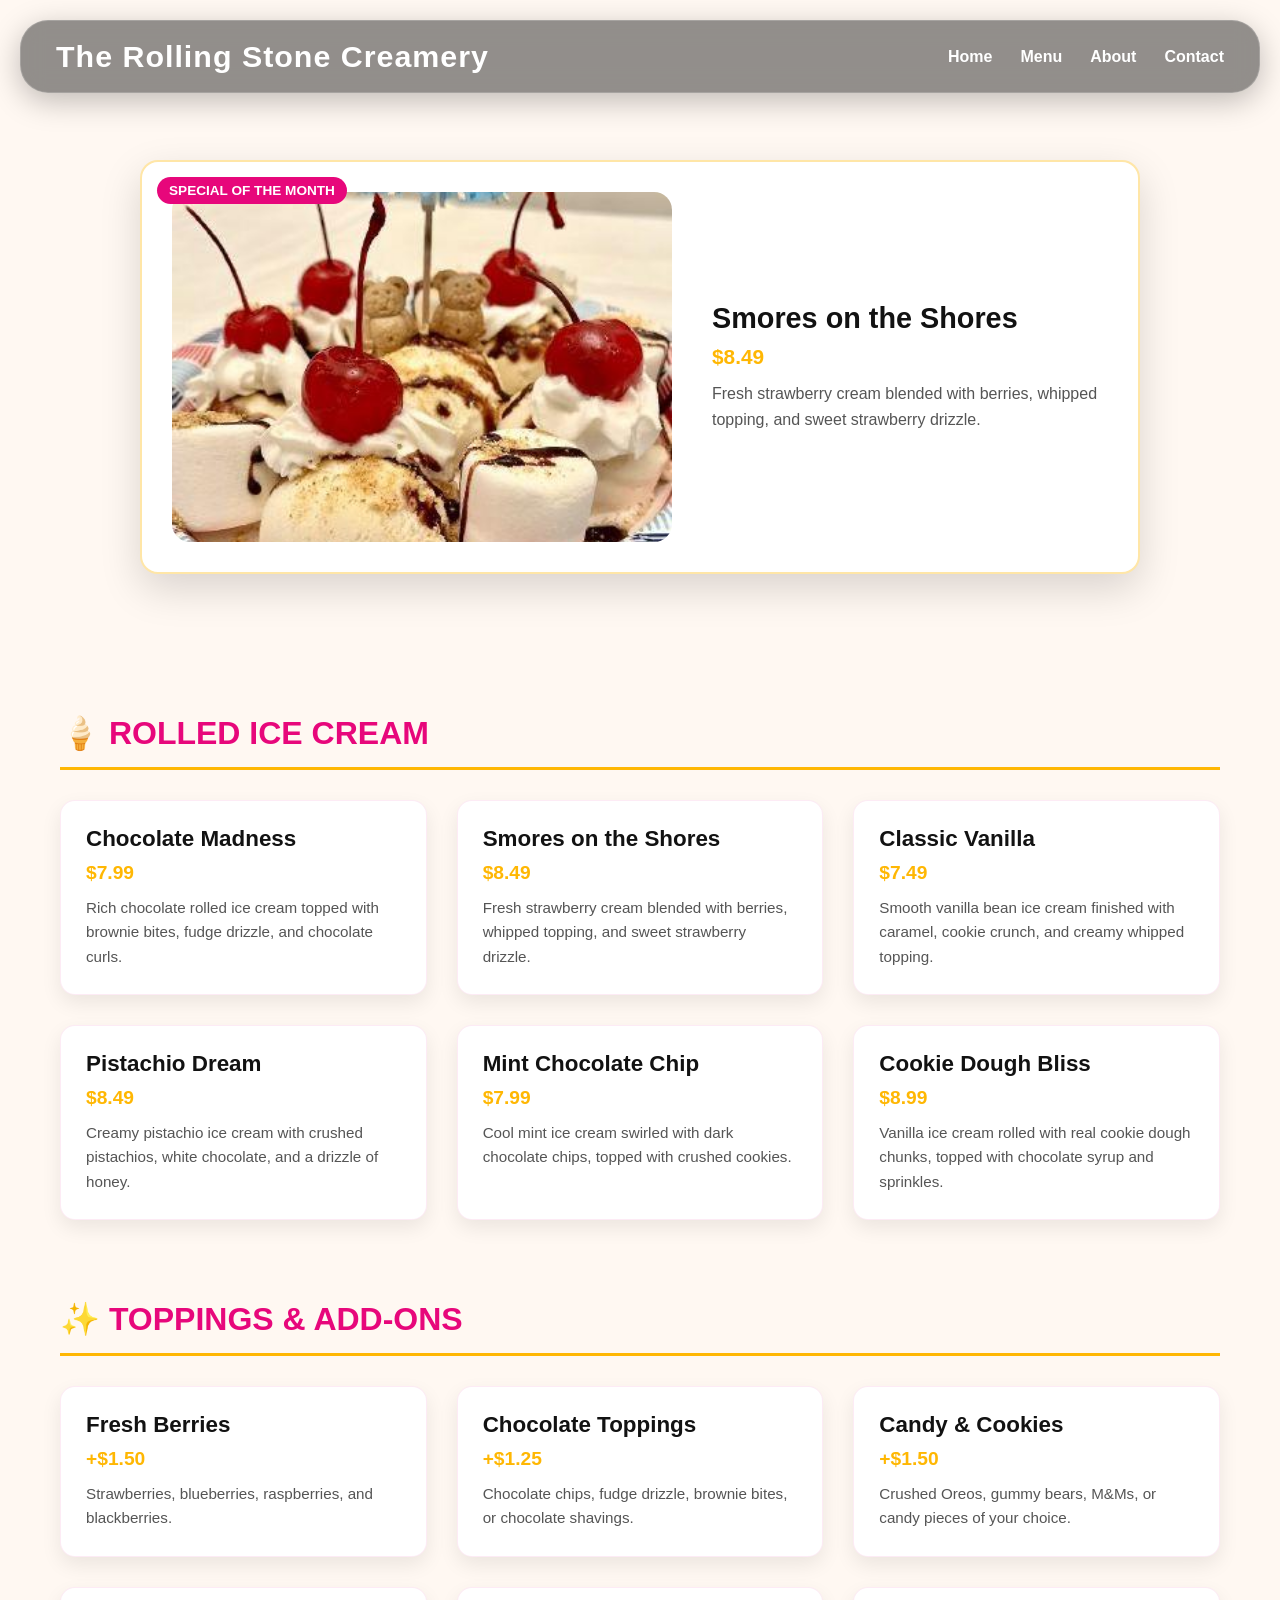
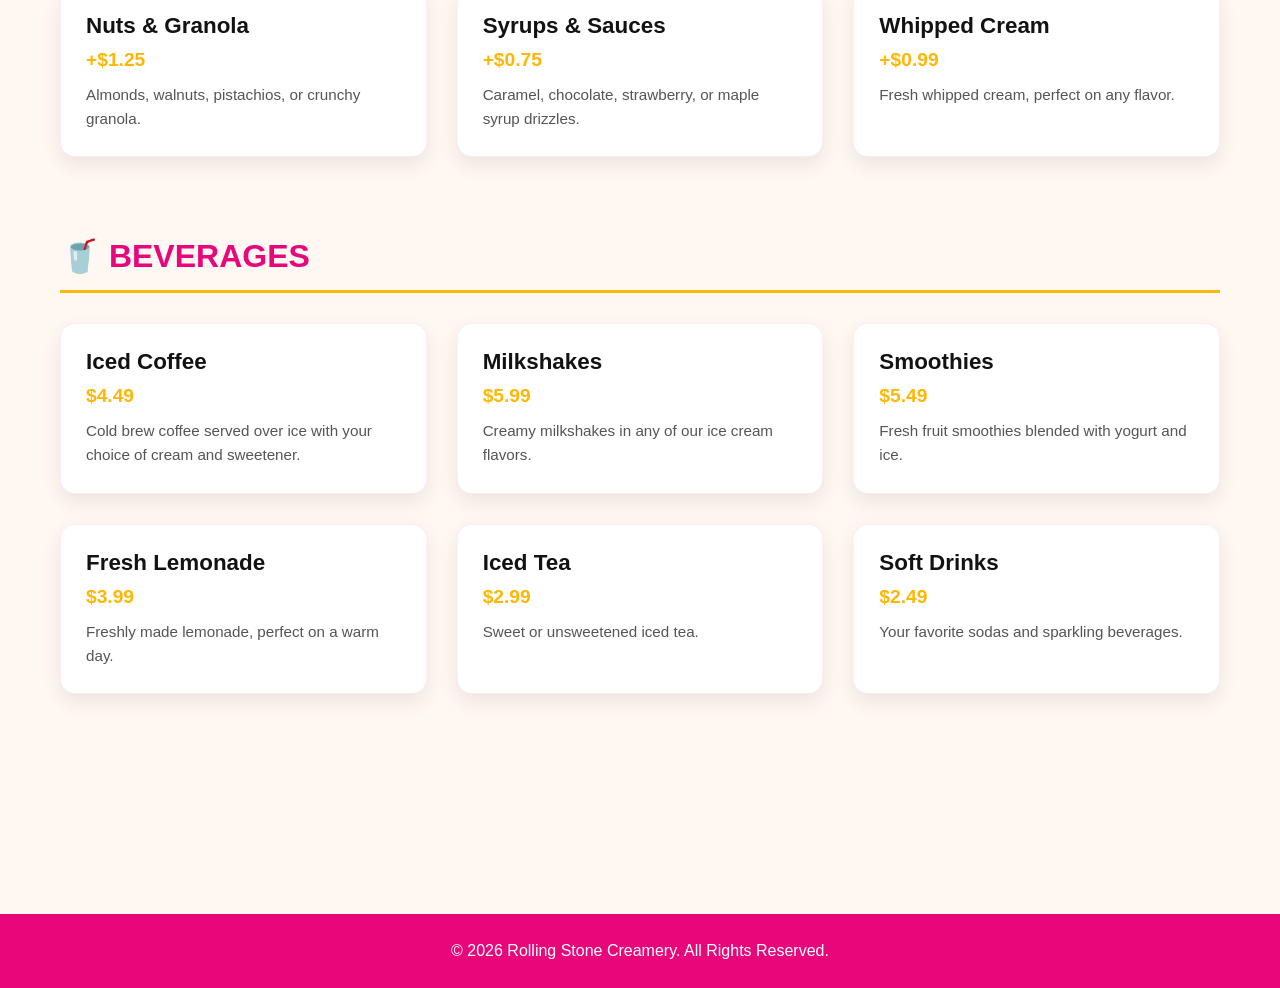
==== menu.html @ eedc874d "Added Menu and css files, removed nav-toggle.js and related code from index.html and menu.html" ====
<!DOCTYPE html>
<html lang="en">
<head>
  <meta charset="UTF-8" />
  <meta name="viewport" content="width=device-width, initial-scale=1.0"/>
  <title>Menu - Rolling Stone Creamery</title>

  <link rel="stylesheet" href="global.css">
  <link rel="stylesheet" href="menu.css">
  <link rel="icon" href="images/icon.ico" type="image/x-icon">
</head>

<body>
  <!-- =========================
       NAVBAR
  ========================== -->

  <header>
    <div class="logo">
      The Rolling Stone Creamery
    </div>

    <nav>
      <a href="index.html#home">Home</a>
      <a href="menu.html#flavors">Menu</a>
      <a href="index.html#about">About</a>
      <a href="index.html#contact">Contact</a>
    </nav>

  </header>


  <!-- =========================
       MENU PAGE
  ========================== -->

  <div class="menu-page">
        <!-- Specialty of the Month -->
        <div class="menu-container">

            <div class="special-item featured" id="specials">
            
            <span class="special-badge">Special of the Month</span>
            <img class="special-item-image" src="images/shores.jpg" alt="Smores on the Shores rolled ice cream">
            <div class="special-item-text">
                <h3>Smores on the Shores</h3>
                <div class="special-item-price">$8.49</div>
                <p class="special-item-description">
                Fresh strawberry cream blended with berries, whipped topping, and sweet strawberry drizzle.
                </p>
            </div>

        </div>

      <!-- ROLLED ICE CREAM -->
      <div class="menu-category">

        <h2 class="category-title">🍦 Rolled Ice Cream</h2>

        <div class="menu-items">

          <div class="menu-item">
            <h3>Chocolate Madness</h3>
            <div class="menu-item-price">$7.99</div>
            <p class="menu-item-description">Rich chocolate rolled ice cream topped with brownie bites, fudge drizzle, and chocolate curls.</p>
          </div>

          <div class="menu-item">
            <h3>Smores on the Shores</h3>
            <div class="menu-item-price">$8.49</div>
            <p class="menu-item-description">Fresh strawberry cream blended with berries, whipped topping, and sweet strawberry drizzle.</p>
          </div>

          <div class="menu-item">
            <h3>Classic Vanilla</h3>
            <div class="menu-item-price">$7.49</div>
            <p class="menu-item-description">Smooth vanilla bean ice cream finished with caramel, cookie crunch, and creamy whipped topping.</p>
          </div>

          <div class="menu-item">
            <h3>Pistachio Dream</h3>
            <div class="menu-item-price">$8.49</div>
            <p class="menu-item-description">Creamy pistachio ice cream with crushed pistachios, white chocolate, and a drizzle of honey.</p>
          </div>

          <div class="menu-item">
            <h3>Mint Chocolate Chip</h3>
            <div class="menu-item-price">$7.99</div>
            <p class="menu-item-description">Cool mint ice cream swirled with dark chocolate chips, topped with crushed cookies.</p>
          </div>

          <div class="menu-item">
            <h3>Cookie Dough Bliss</h3>
            <div class="menu-item-price">$8.99</div>
            <p class="menu-item-description">Vanilla ice cream rolled with real cookie dough chunks, topped with chocolate syrup and sprinkles.</p>
          </div>

        </div>

      </div>


      <!-- TOPPINGS & ADD-ONS -->
      <div class="menu-category">

        <h2 class="category-title">✨ Toppings & Add-Ons</h2>

        <div class="menu-items">

          <div class="menu-item">
            <h3>Fresh Berries</h3>
            <div class="menu-item-price">+$1.50</div>
            <p class="menu-item-description">Strawberries, blueberries, raspberries, and blackberries.</p>
          </div>

          <div class="menu-item">
            <h3>Chocolate Toppings</h3>
            <div class="menu-item-price">+$1.25</div>
            <p class="menu-item-description">Chocolate chips, fudge drizzle, brownie bites, or chocolate shavings.</p>
          </div>

          <div class="menu-item">
            <h3>Candy & Cookies</h3>
            <div class="menu-item-price">+$1.50</div>
            <p class="menu-item-description">Crushed Oreos, gummy bears, M&Ms, or candy pieces of your choice.</p>
          </div>

          <div class="menu-item">
            <h3>Nuts & Granola</h3>
            <div class="menu-item-price">+$1.25</div>
            <p class="menu-item-description">Almonds, walnuts, pistachios, or crunchy granola.</p>
          </div>

          <div class="menu-item">
            <h3>Syrups & Sauces</h3>
            <div class="menu-item-price">+$0.75</div>
            <p class="menu-item-description">Caramel, chocolate, strawberry, or maple syrup drizzles.</p>
          </div>

          <div class="menu-item">
            <h3>Whipped Cream</h3>
            <div class="menu-item-price">+$0.99</div>
            <p class="menu-item-description">Fresh whipped cream, perfect on any flavor.</p>
          </div>

        </div>

      </div>


      <!-- BEVERAGES -->
      <div class="menu-category">

        <h2 class="category-title">🥤 Beverages</h2>

        <div class="menu-items">

          <div class="menu-item">
            <h3>Iced Coffee</h3>
            <div class="menu-item-price">$4.49</div>
            <p class="menu-item-description">Cold brew coffee served over ice with your choice of cream and sweetener.</p>
          </div>

          <div class="menu-item">
            <h3>Milkshakes</h3>
            <div class="menu-item-price">$5.99</div>
            <p class="menu-item-description">Creamy milkshakes in any of our ice cream flavors.</p>
          </div>

          <div class="menu-item">
            <h3>Smoothies</h3>
            <div class="menu-item-price">$5.49</div>
            <p class="menu-item-description">Fresh fruit smoothies blended with yogurt and ice.</p>
          </div>

          <div class="menu-item">
            <h3>Fresh Lemonade</h3>
            <div class="menu-item-price">$3.99</div>
            <p class="menu-item-description">Freshly made lemonade, perfect on a warm day.</p>
          </div>

          <div class="menu-item">
            <h3>Iced Tea</h3>
            <div class="menu-item-price">$2.99</div>
            <p class="menu-item-description">Sweet or unsweetened iced tea.</p>
          </div>

          <div class="menu-item">
            <h3>Soft Drinks</h3>
            <div class="menu-item-price">$2.49</div>
            <p class="menu-item-description">Your favorite sodas and sparkling beverages.</p>
          </div>

        </div>

      </div>

    </div>

  </div>


  <!-- =========================
       FOOTER
  ========================== -->

  <footer>
    © 2026 Rolling Stone Creamery. All Rights Reserved.
  </footer>

</body>
</html>
---- global.css ----
/* =========================
   GLOBAL STYLES
   Shared layout, color palette, typography, and reusable patterns
========================== */

:root {
  --bg: #fff8f2;
  --text: #222;
  --muted: #555;
  --brand-gold: #ffb703;
  --brand-gold-light: #ffd166;
  --brand-pink: #e7077b;
  --brand-black: #121212;
  --nav-bg: rgba(15,15,15,0.45);
  --nav-border: rgba(255,255,255,0.18);
  --card-shadow: rgba(0,0,0,0.08);
}

/* Reset and base typography */
* {
  margin: 0;
  padding: 0;
  box-sizing: border-box;
}

html {
  scroll-behavior: smooth;
  scroll-padding-top: 120px;
}

body {
  font-family: Arial, Helvetica, sans-serif;
  background: var(--bg);
  overflow-x: hidden;
  color: var(--text);
}

img {
  max-width: 100%;
  display: block;
}

a {
  text-decoration: none;
}

/* Shared button styling */
.btn {
  display: inline-block;
  padding: 16px 38px;
  background: var(--brand-gold);
  color: var(--brand-black);
  border-radius: 50px;
  font-weight: bold;
  font-size: 1rem;
  transition: 0.3s ease;
  box-shadow: 0 10px 25px rgba(0,0,0,0.25);
}

.btn:hover {
  transform: translateY(-4px) scale(1.03);
  background: var(--brand-gold-light);
}

/* Shared section spacing */
section {
  padding: 90px 8%;
}

section:not(.hero) {
  padding-top: 120px;
}

.section-title {
  text-align: center;
  font-size: clamp(2rem, 5vw, 3.2rem);
  color: var(--brand-black);
  margin-bottom: 60px;
}

/* Shared header and navigation */
header {
  position: fixed;
  top: 20px;
  left: 20px;
  right: 20px;
  display: flex;
  justify-content: space-between;
  align-items: center;
  padding: 18px 35px;
  background: var(--nav-bg);
  backdrop-filter: blur(12px);
  border: 1px solid var(--nav-border);
  border-radius: 28px;
  box-shadow: 0 8px 30px rgba(0,0,0,0.25);
  z-index: 1000;
  transition: transform 0.25s ease, opacity 0.25s ease;
}

header.hidden-nav {
  transform: translateY(-120%);
  opacity: 0;
  pointer-events: none;
}

.logo {
  color: white;
  font-size: 1.9rem;
  font-weight: bold;
  letter-spacing: 1px;
  white-space: nowrap;
}

nav {
  display: flex;
  gap: 28px;
  align-items: center;
  flex-wrap: wrap;
  justify-content: center;
}

nav a {
  color: white;
  font-weight: bold;
  transition: 0.3s;
  font-size: 1rem;
}

nav a:hover {
  color: var(--brand-gold);
}

/* Shared footer styling */
footer {
  background: var(--brand-pink);
  color: white;
  text-align: center;
  padding: 28px 20px;
  margin-top: 80px;
}

/* Shared responsive breakpoints */
@media (max-width: 992px) {
  .logo {
    font-size: 1.6rem;
  }
}

@media (max-width: 768px) {
  header {
    flex-direction: column;
    gap: 18px;
    padding: 20px;
  }

  nav {
    gap: 18px;
  }

  nav a {
    font-size: 0.95rem;
  }

  .logo {
    font-size: 1.5rem;
  }

  .nav-toggle-btn {
    padding: 6px 10px;
    font-size: 0.8rem;
  }

  section {
    padding: 70px 6%;
  }
}

@media (max-width: 480px) {
  header {
    left: 10px;
    right: 10px;
    top: 10px;
    border-radius: 22px;
  }

  .logo {
    font-size: 1.4rem;
    text-align: center;
  }

  nav {
    gap: 12px;
  }

  nav a {
    font-size: 0.85rem;
  }

  .nav-toggle-btn {
    bottom: 12px;
    right: 12px;
    padding: 6px 10px;
    font-size: 0.75rem;
  }

  .btn {
    width: 100%;
    max-width: 280px;
  }
}
---- menu.css ----
/* =========================
   MENU PAGE STYLES
========================== */

/* Page container */
.menu-page {
  min-height: 100vh;
  background: var(--bg);
  padding-top: 100px;
}

/* Main container */
.menu-container {
  max-width: 1200px;
  margin: 0 auto;
  padding: 60px 20px;
}

.menu-title {
  text-align: center;
  font-size: clamp(2.5rem, 6vw, 4rem);
  color: var(--brand-black);
  margin-bottom: 60px;
  text-transform: uppercase;
  font-weight: bold;
}

/* =========================
   MENU CATEGORIES
========================== */

.menu-category {
  margin-bottom: 80px;
}

.category-title {
  font-size: 2rem;
  color: var(--brand-pink);
  margin-bottom: 30px;
  border-bottom: 3px solid var(--brand-gold);
  padding-bottom: 15px;
  text-transform: uppercase;
}

/* =========================
   MENU GRID ITEMS
========================== */

.menu-items {
  display: grid;
  grid-template-columns: repeat(auto-fit, minmax(300px, 1fr));
  gap: 30px;
}

.menu-item {
  background: white;
  padding: 25px;
  border-radius: 15px;
  border: 1px solid rgba(231, 7, 123, 0.08);
  box-shadow: 0 8px 20px rgba(0,0,0,0.08);
  transition: transform 0.3s ease, box-shadow 0.3s ease;
}

.menu-item:hover {
  transform: translateY(-8px);
  box-shadow: 0 12px 30px rgba(0,0,0,0.15);
}

.menu-item h3 {
  font-size: 1.4rem;
  color: var(--brand-black);
  margin-bottom: 10px;
}

.menu-item-price {
  font-size: 1.2rem;
  color: var(--brand-gold);
  font-weight: bold;
  margin-bottom: 12px;
}

.menu-item-description {
  font-size: 0.95rem;
  color: var(--muted);
  line-height: 1.6;
}

/* =========================
   SPECIALTY SECTION WRAPPER
========================== */

#specials {
  margin-bottom: 140px; /* FIXED spacing issue */
}

/* Center container */
.special-items {
  display: flex;
  justify-content: center;
}

/* =========================
   SPECIAL ITEM CARD
========================== */

.special-item {
  display: flex;
  align-items: center;
  justify-content: space-between;
  gap: 40px;

  background: white;
  padding: 30px;
  border-radius: 18px;
  border: 1px solid rgba(231, 7, 123, 0.08);
  box-shadow: 0 10px 25px rgba(0,0,0,0.08);

  max-width: 1000px;
  margin: 0 auto;
}

/* Text wrapper (IMPORTANT FIX) */
.special-item-text {
  max-width: 500px;
}

/* Image LEFT */
.special-item-image {
  width: 100%;
  max-width: 500px;
  height: 350px;
  object-fit: cover;
  border-radius: 18px;
  flex-shrink: 0;
}

/* Text styles */
.special-item-text h3 {
  font-size: 1.8rem;
  margin-bottom: 10px;
  color: var(--brand-black);
}

.special-item-price {
  font-size: 1.3rem;
  color: var(--brand-gold);
  font-weight: bold;
  margin-bottom: 12px;
}

.special-item-description {
  font-size: 1rem;
  color: var(--muted);
  line-height: 1.6;
}

/* =========================
   FEATURED BADGE
========================== */

.special-item.featured {
  position: relative;
  overflow: hidden;
  border: 2px solid rgba(255, 183, 3, 0.35);
  box-shadow: 0 15px 40px rgba(0,0,0,0.15);
}

.special-badge {
  position: absolute;
  top: 15px;
  left: 15px;

  background: var(--brand-pink);
  color: white;
  font-size: 0.85rem;
  font-weight: bold;
  padding: 6px 12px;
  border-radius: 999px;
  text-transform: uppercase;
  z-index: 5;
}

/* Hover zoom */
.special-item.featured .special-item-image {
  transition: transform 0.3s ease;
}

.special-item.featured:hover .special-item-image {
  transform: scale(1.05);
}

/* =========================
   RESPONSIVE
========================== */

@media (max-width: 768px) {

  .menu-container {
    padding: 40px 15px;
  }

  .menu-title {
    font-size: 2rem;
    margin-bottom: 40px;
  }

  .category-title {
    font-size: 1.5rem;
  }

  .menu-items {
    grid-template-columns: 1fr;
  }

  /* Special layout stacks */
  .special-item {
    flex-direction: column;
    text-align: center;
  }

  .special-item-image {
    height: 300px;
  }

  .special-item-text {
    max-width: 100%;
  }
}
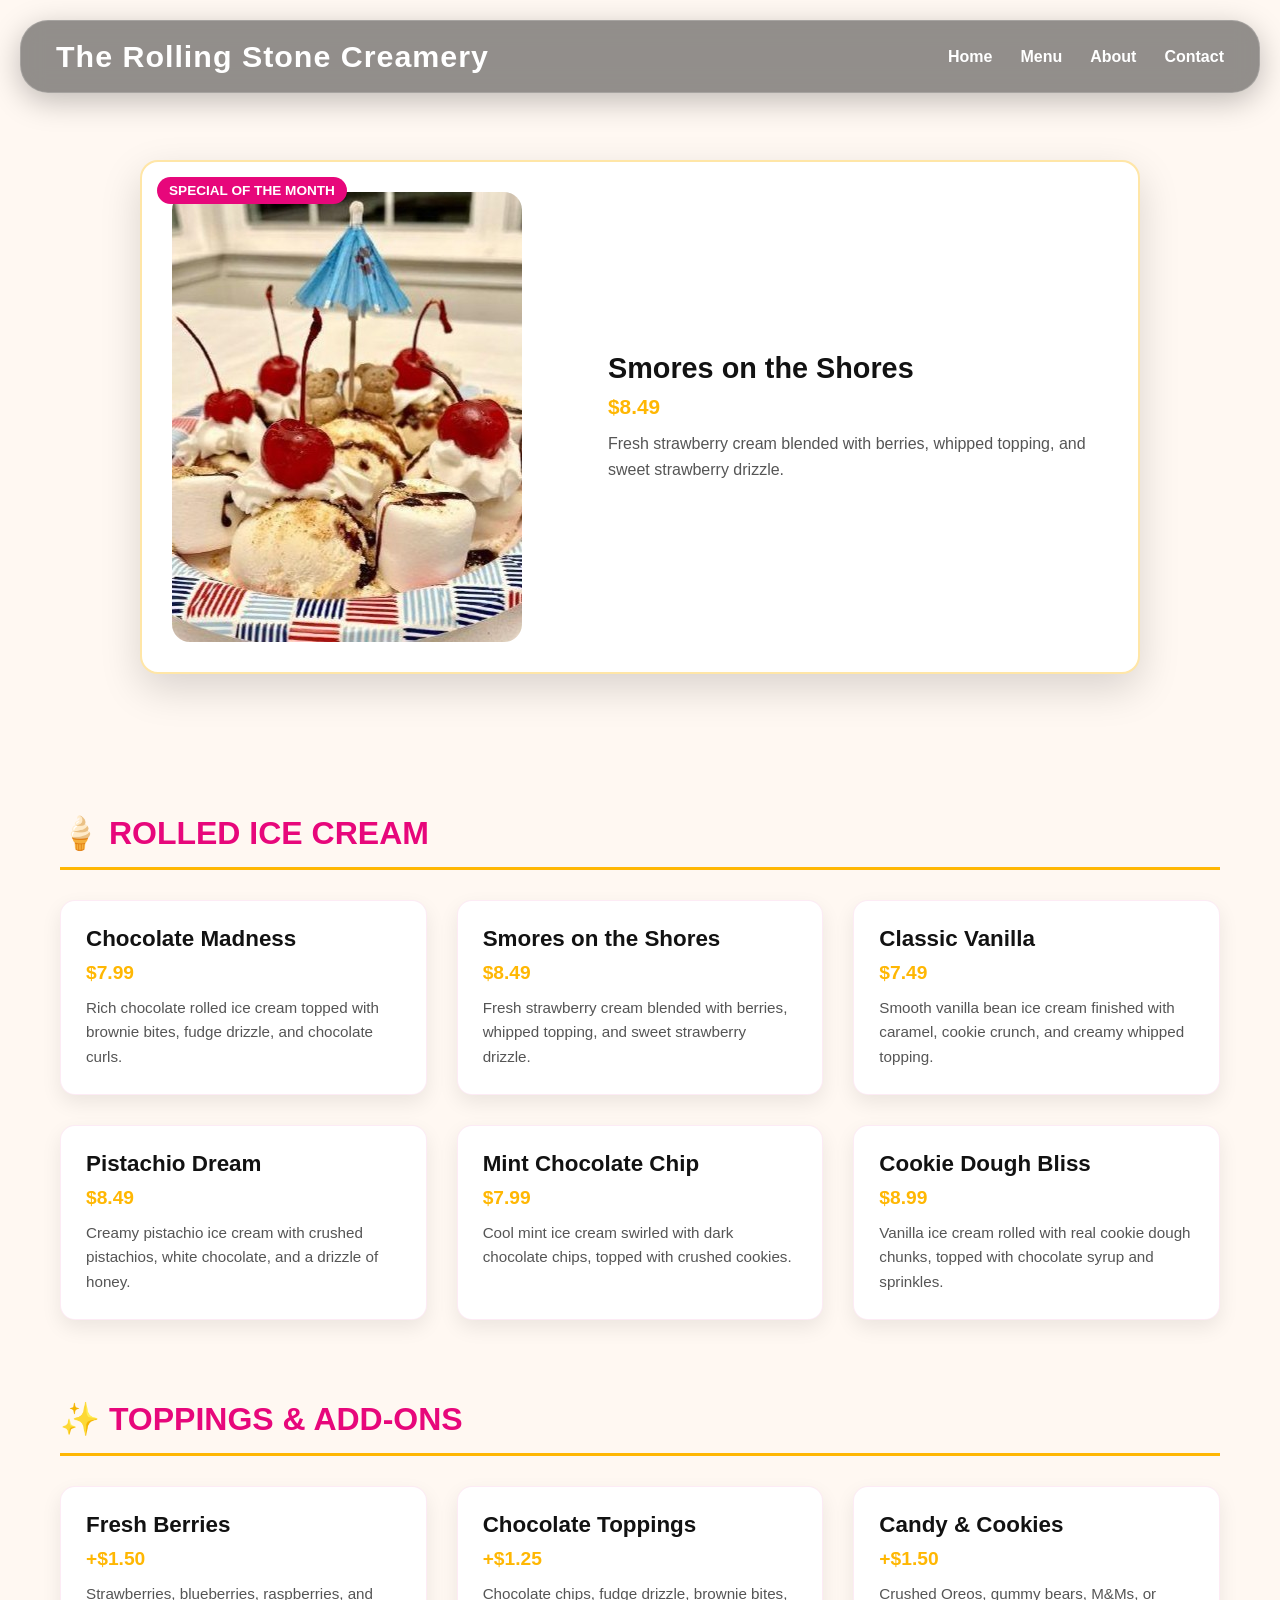
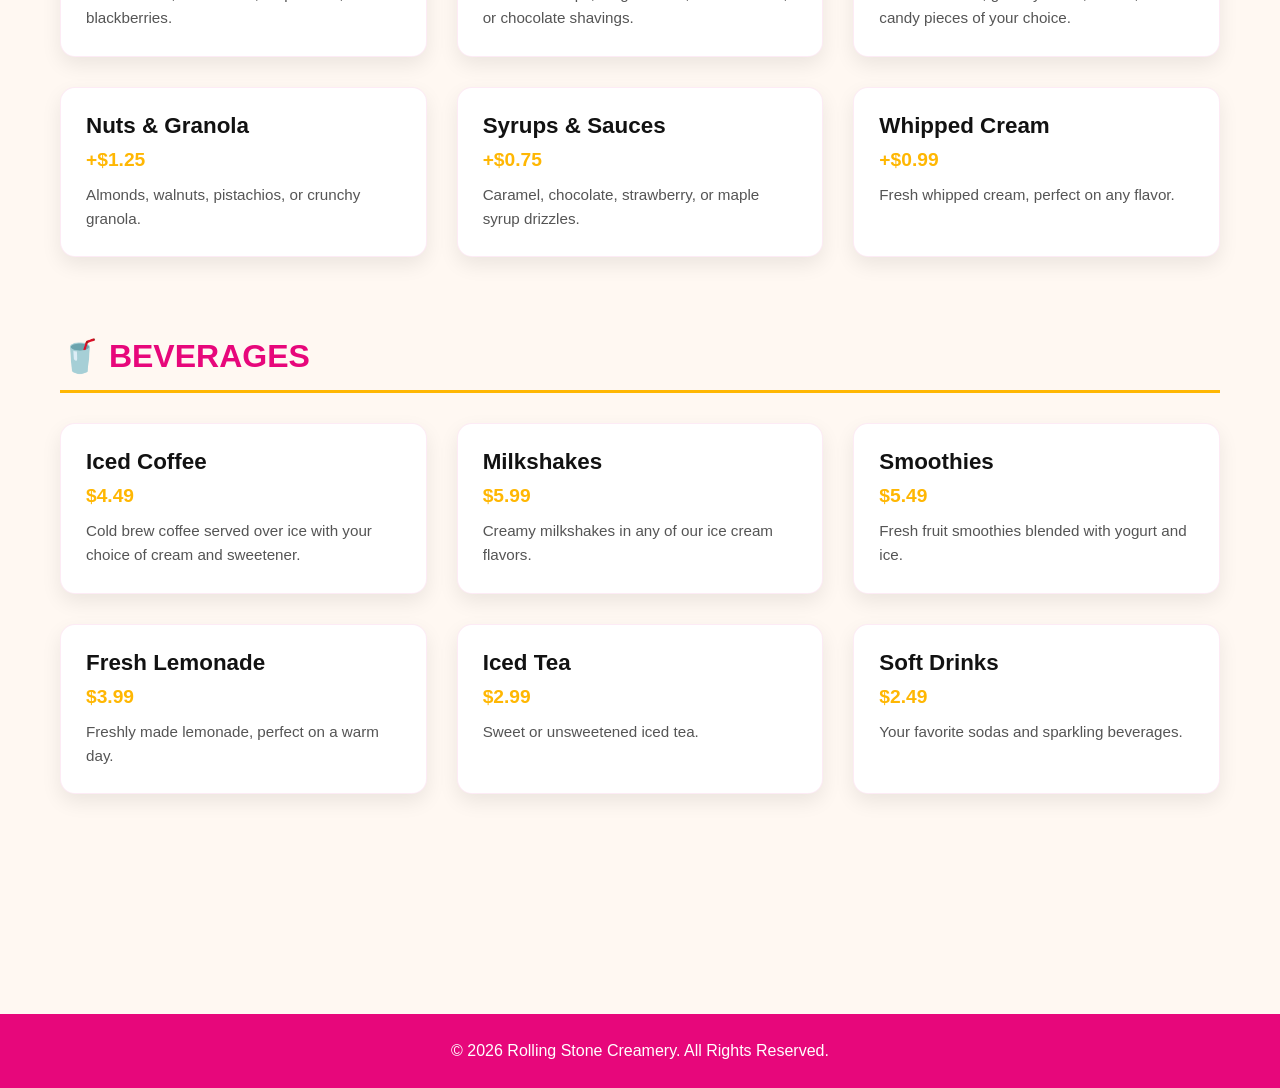
==== commit a95cf611: "Added transition effect to the navigation toggle button for a smoother user experience. Updated the " ====
--- a/menu.html
+++ b/menu.html
@@ -11,6 +11,7 @@
 </head>
 
 <body>
+  <script src="transition.js"></script>
   <!-- =========================
        NAVBAR
   ========================== -->
--- a/global.css
+++ b/global.css
@@ -14,6 +14,39 @@
   --nav-bg: rgba(15,15,15,0.45);
   --nav-border: rgba(255,255,255,0.18);
   --card-shadow: rgba(0,0,0,0.08);
+}
+
+/*Transition for page fade effect*/
+body {
+  opacity: 0;
+  transform: translateY(8px);
+  filter: blur(6px);
+
+  transition: none;
+}
+
+/* ENTRY (1s smooth focus-in) */
+body.page-ready {
+  opacity: 1;
+  transform: translateY(0);
+  filter: blur(0px);
+
+  transition:
+    opacity 1s cubic-bezier(0.22, 1, 0.36, 1),
+    transform 1s cubic-bezier(0.22, 1, 0.36, 1),
+    filter 1s cubic-bezier(0.22, 1, 0.36, 1);
+}
+
+/* EXIT (fast + responsive) */
+body.page-exit {
+  opacity: 0;
+  transform: translateY(-4px);
+  filter: blur(8px);
+
+  transition:
+    opacity 0.25s ease,
+    transform 0.25s ease,
+    filter 0.25s ease;
 }
 
 /* Reset and base typography */
--- a/menu.css
+++ b/menu.css
@@ -127,8 +127,8 @@
 /* Image LEFT */
 .special-item-image {
   width: 100%;
-  max-width: 500px;
-  height: 350px;
+  max-width: 350px;
+  height: 450px;
   object-fit: cover;
   border-radius: 18px;
   flex-shrink: 0;
@@ -219,7 +219,7 @@
   }
 
   .special-item-image {
-    height: 300px;
+    height: 450px;
   }
 
   .special-item-text {
